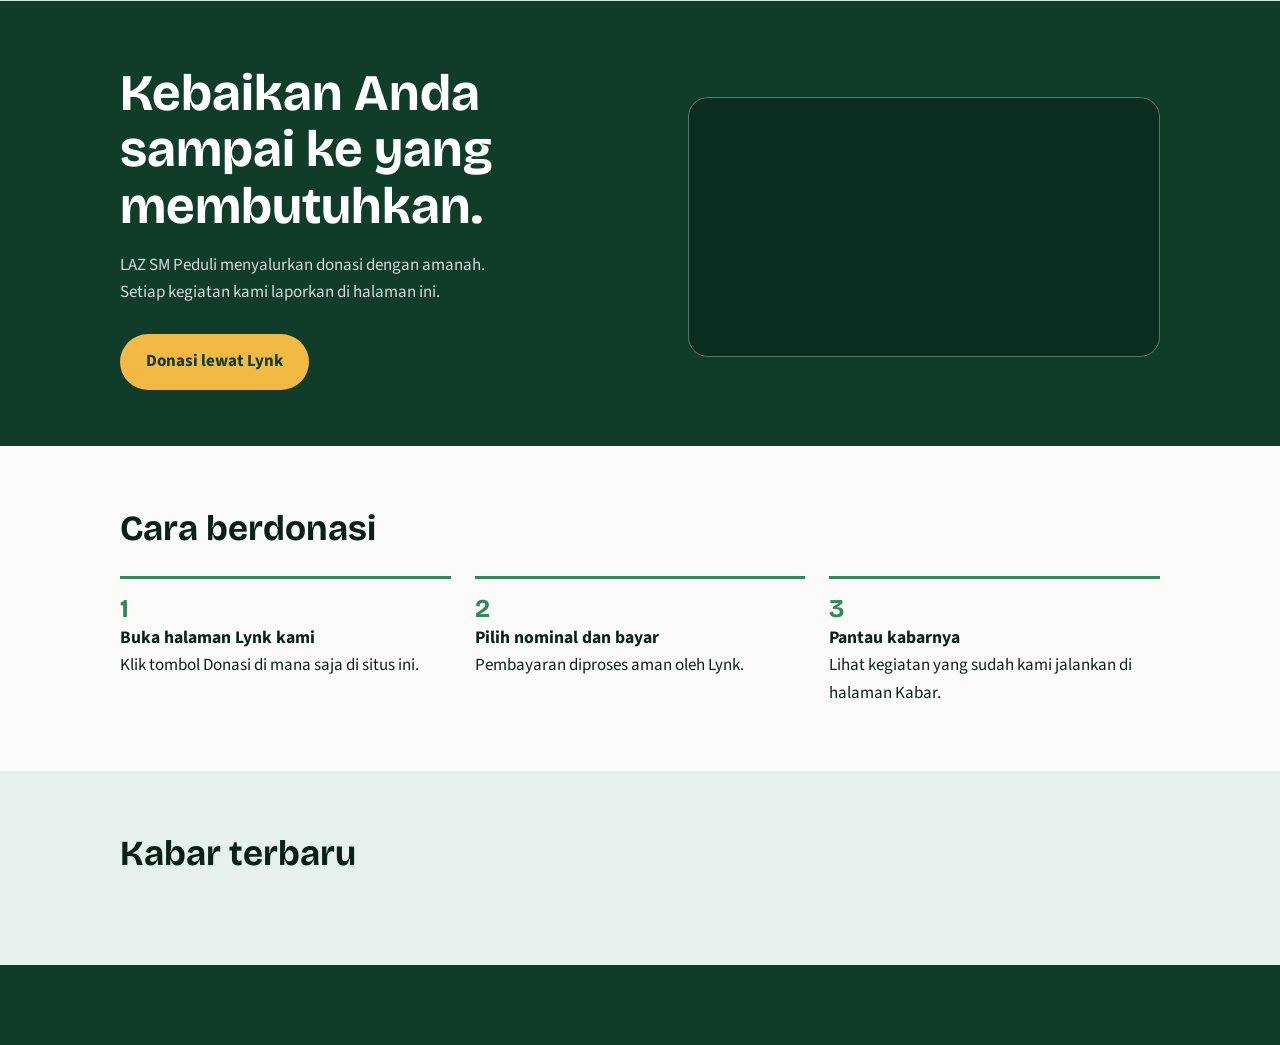
==== index.html @ fba76904 "Add files via upload" ====
<!doctype html><html lang="id"><head><meta charset="utf-8"><meta name="viewport" content="width=device-width,initial-scale=1"><meta name="theme-color" content="#0f3d2a"><link rel="preconnect" href="https://fonts.googleapis.com"><link rel="preconnect" href="https://fonts.gstatic.com" crossorigin><link rel="stylesheet" href="https://fonts.googleapis.com/css2?family=Bricolage+Grotesque:wght@600;800&family=Source+Sans+3:wght@400;600;700&display=swap"><link rel="stylesheet" href="style.css"><title>LAZ SM Peduli | Donasi dan Kabar Kebaikan</title><meta name="description" content="Salurkan donasi Anda melalui LAZ SM Peduli dan pantau kegiatan kami."></head><body data-page="home"><header id="hdr"></header>
<main><section class="hero"><div class="wrap"><div><h1>Kebaikan Anda sampai ke yang membutuhkan.</h1><p>LAZ SM Peduli menyalurkan donasi dengan amanah. Setiap kegiatan kami laporkan di halaman ini.</p><a class="btn" data-lynk href="#" target="_blank" rel="noopener">Donasi lewat Lynk</a></div>
<div class="show" aria-roledescription="carousel" aria-label="Ringkasan donasi"><div id="slides" aria-live="off"></div><div id="dots"></div></div></div></section>
<section class="s"><div class="wrap"><h2>Cara berdonasi</h2><ol class="steps"><li><b>Buka halaman Lynk kami</b>Klik tombol Donasi di mana saja di situs ini.</li><li><b>Pilih nominal dan bayar</b>Pembayaran diproses aman oleh Lynk.</li><li><b>Pantau kabarnya</b>Lihat kegiatan yang sudah kami jalankan di halaman Kabar.</li></ol></div></section>
<section class="s alt"><div class="wrap"><h2>Kabar terbaru</h2><div class="grid" id="latest"></div></div></section></main>
<footer id="ftr"></footer><script src="app.js"></script></body></html>
---- style.css ----
:root{--forest:#0f3d2a;--leaf:#2e8b57;--sun:#f4b942;--fh:"Bricolage Grotesque";--fb:"Source Sans 3";--root:16px;--paper:#fbfcfa;--mut:#5b6e63;--ink:color-mix(in srgb,var(--forest) 55%,#000);--mist:color-mix(in srgb,var(--leaf) 12%,#fff);--line:color-mix(in srgb,var(--leaf) 22%,#fff);--soft:color-mix(in srgb,var(--forest) 18%,#fff)}
html{font-size:var(--root)}
*{box-sizing:border-box}html{scroll-behavior:smooth}
body{margin:0;font:1.0625rem/1.6 var(--fb),system-ui,sans-serif;color:var(--ink);background:var(--paper)}
h1,h2,h3,.brand,.num{font-family:var(--fh),var(--fb),system-ui,sans-serif;line-height:1.1;margin:0}
a{color:inherit}a:focus-visible,button:focus-visible{outline:3px solid var(--sun);outline-offset:3px}
.wrap{max-width:1080px;margin:0 auto;padding:0 20px}
header{position:sticky;top:0;z-index:5;background:var(--paper);border-bottom:1px solid var(--line)}
.bar{display:flex;align-items:center;gap:20px;height:64px}
.brand{display:flex;align-items:center;gap:10px;font-weight:700;font-size:1.2rem;text-decoration:none;margin-right:auto}
.mark{width:22px;height:22px;background:var(--leaf);border-radius:50% 50% 50% 0;transform:rotate(-45deg)}
nav{display:flex;gap:18px}nav a{text-decoration:none;color:var(--mut);font-weight:600}
nav a:hover,nav a[aria-current]{color:var(--forest)}nav a[aria-current]{border-bottom:2px solid var(--leaf)}
.btn{display:inline-block;background:var(--sun);color:var(--forest);font-weight:700;padding:14px 26px;border-radius:999px;text-decoration:none;transition:transform .15s}
.btn:hover{transform:translateY(-2px)}.btn.small{padding:8px 18px;font-size:.95rem}
.hero{background:var(--forest);color:#fff;padding:64px 0 56px}
.hero .wrap{display:grid;grid-template-columns:1.1fr 1fr;gap:48px;align-items:center}
.hero h1{font-size:clamp(2rem,5vw,3.2rem);font-weight:700}
.hero p{color:var(--soft);max-width:46ch;margin:18px 0 28px}
.show{background:color-mix(in srgb,var(--forest) 75%,#000);border:1px solid color-mix(in srgb,var(--forest) 70%,#fff);border-radius:20px;padding:36px 28px 22px;min-height:260px;display:flex;flex-direction:column}
#slides{flex:1;position:relative;min-height:150px}
.slide{position:absolute;inset:0;opacity:0;visibility:hidden;transition:opacity .5s,visibility .5s;display:flex;flex-direction:column;justify-content:center}
.slide.on{opacity:1;visibility:visible}
.num{font-size:clamp(2.4rem,6vw,3.6rem);font-weight:800;color:var(--sun);font-variant-numeric:tabular-nums}
.lbl{color:var(--soft);margin-top:8px;font-size:1.1rem}
#dots{display:flex;gap:8px}#dots button{width:28px;height:6px;border:0;border-radius:4px;background:color-mix(in srgb,var(--forest) 60%,#fff);cursor:pointer;padding:0}
#dots button[aria-current=true]{background:var(--sun)}
section.s{padding:64px 0}section.alt{background:var(--mist)}
h2{font-size:clamp(1.6rem,3.5vw,2.2rem);margin-bottom:28px}
.steps{display:grid;grid-template-columns:repeat(3,1fr);gap:24px;list-style:none;padding:0;margin:0;counter-reset:s}
.steps li{counter-increment:s;padding-top:14px;border-top:3px solid var(--leaf)}
.steps li::before{content:counter(s);font:700 1.6rem var(--fh),sans-serif;color:var(--leaf);display:block}
.steps b{display:block;font-size:1.1rem}
.grid{display:grid;grid-template-columns:repeat(auto-fill,minmax(280px,1fr));gap:24px}
.card{background:#fff;border:1px solid var(--line);border-radius:14px;overflow:hidden}
.card img,.ph{width:100%;aspect-ratio:16/10;object-fit:cover;display:block;background:var(--mist)}
.cb{padding:18px}.cb time{color:var(--mut);font-size:.9rem}.cb h3{font-size:1.2rem;margin:6px 0 8px}.cb p{margin:0;color:var(--mut)}
.empty{grid-column:1/-1;background:#fff;border:1px dashed var(--leaf);border-radius:14px;padding:28px;color:var(--mut)}
.page{padding:56px 0 72px}.page h1{font-size:clamp(2rem,5vw,2.8rem);margin-bottom:12px}
.lead{color:var(--mut);max-width:60ch;margin-bottom:36px}
.blk{background:#fff;border:1px solid var(--line);border-radius:14px;padding:24px;margin-bottom:18px;max-width:720px}
.blk h2{font-size:1.3rem;margin-bottom:8px}.blk p{margin:0;color:var(--mut)}
footer{background:var(--forest);color:var(--soft);padding:40px 0}.foot{display:flex;flex-wrap:wrap;gap:24px 56px;justify-content:space-between}
.foot p{margin:0}.foot strong{color:#fff}.mut{color:color-mix(in srgb,var(--forest) 40%,#fff)}code{background:var(--mist);padding:1px 6px;border-radius:4px}
@media(max-width:760px){.hero .wrap,.steps{grid-template-columns:1fr}nav{gap:12px}.hero{padding:40px 0}}
@media(prefers-reduced-motion:reduce){*{transition:none!important;scroll-behavior:auto}}

a.card{display:block;text-decoration:none;color:inherit}a.card:hover h3{color:var(--leaf)}
.art{max-width:720px}.art time{color:var(--mut)}.art h1{margin:6px 0 20px}.art img{width:100%;border-radius:14px;margin:0 0 24px}
.art p{margin:0 0 1.1em}.back{display:inline-block;margin-bottom:20px;color:var(--leaf);font-weight:600;text-decoration:none}.art .src{color:var(--mut);font-size:.95rem}

.logo{height:38px;width:auto;display:block}
.art .src a{color:var(--leaf);font-weight:600}
#profile h1{margin-bottom:24px}#profile .lead{margin-top:-10px}.blk p+p{margin-top:.8em}
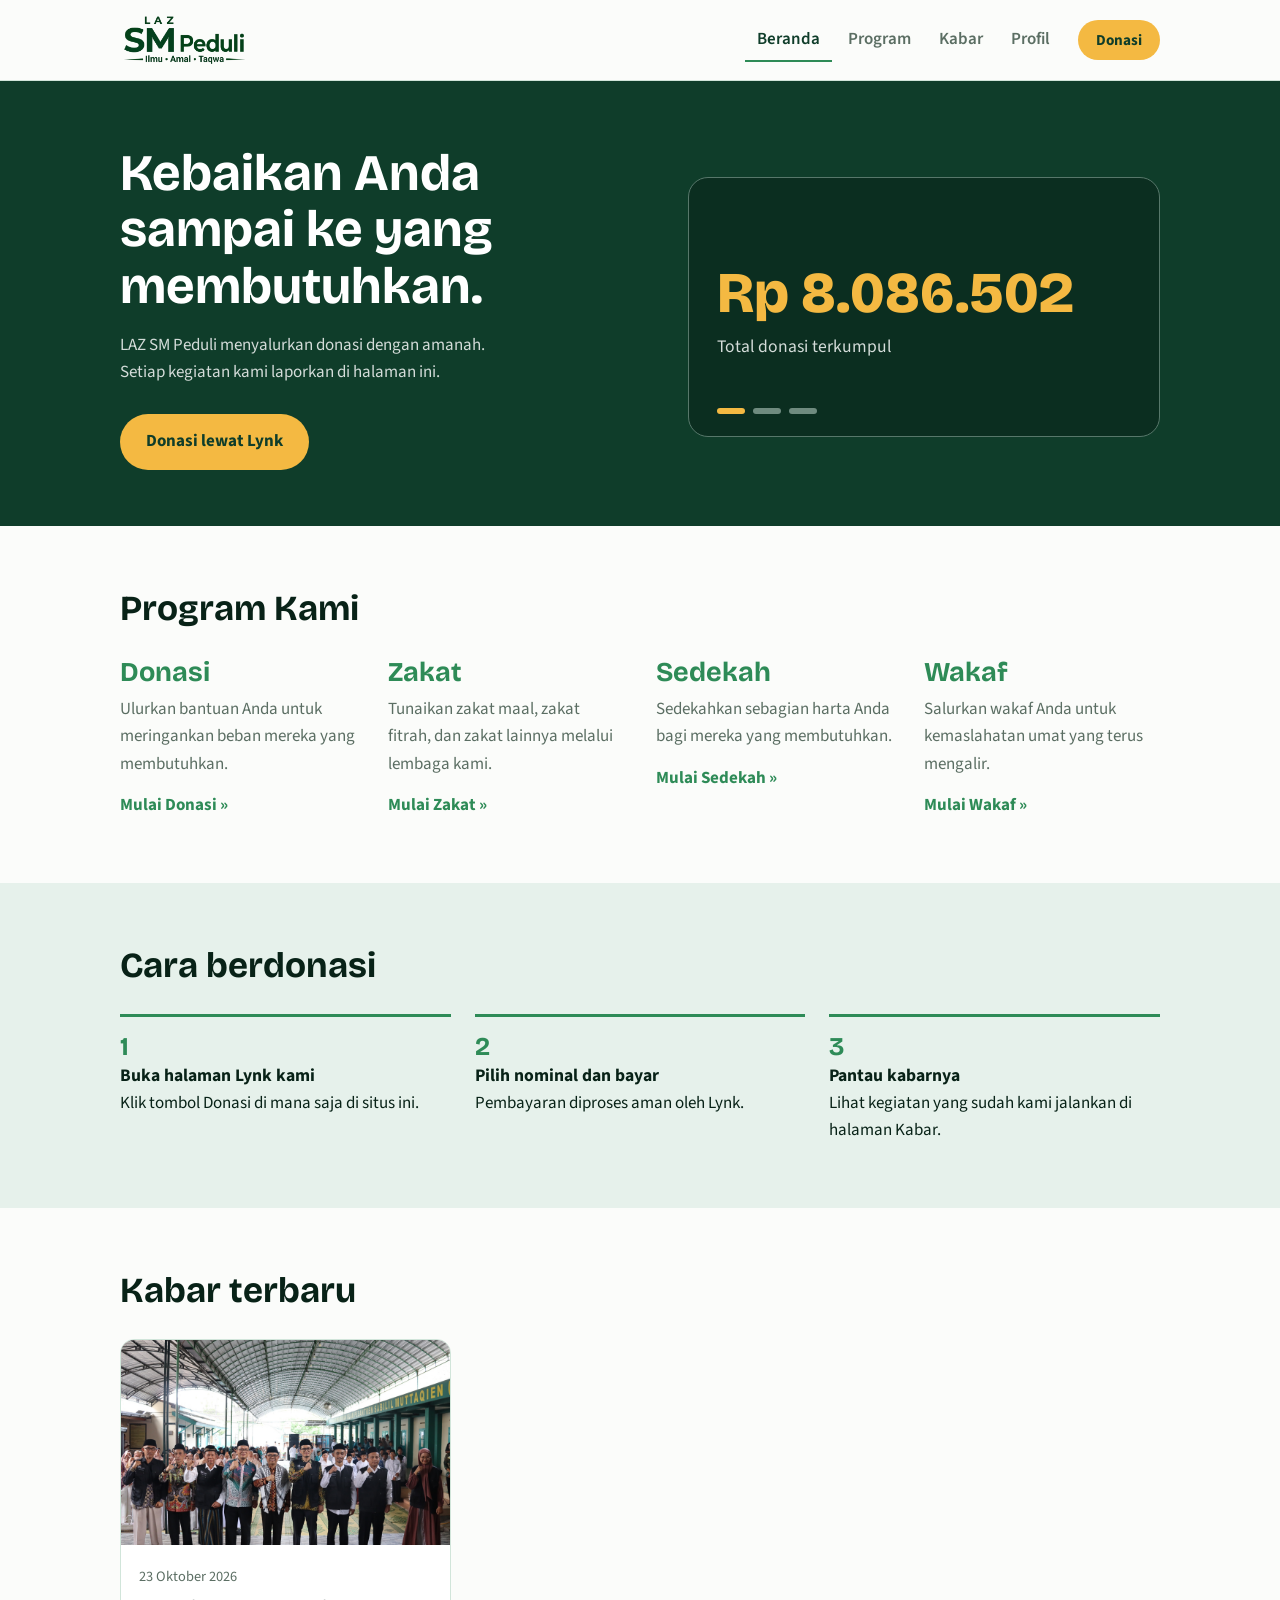
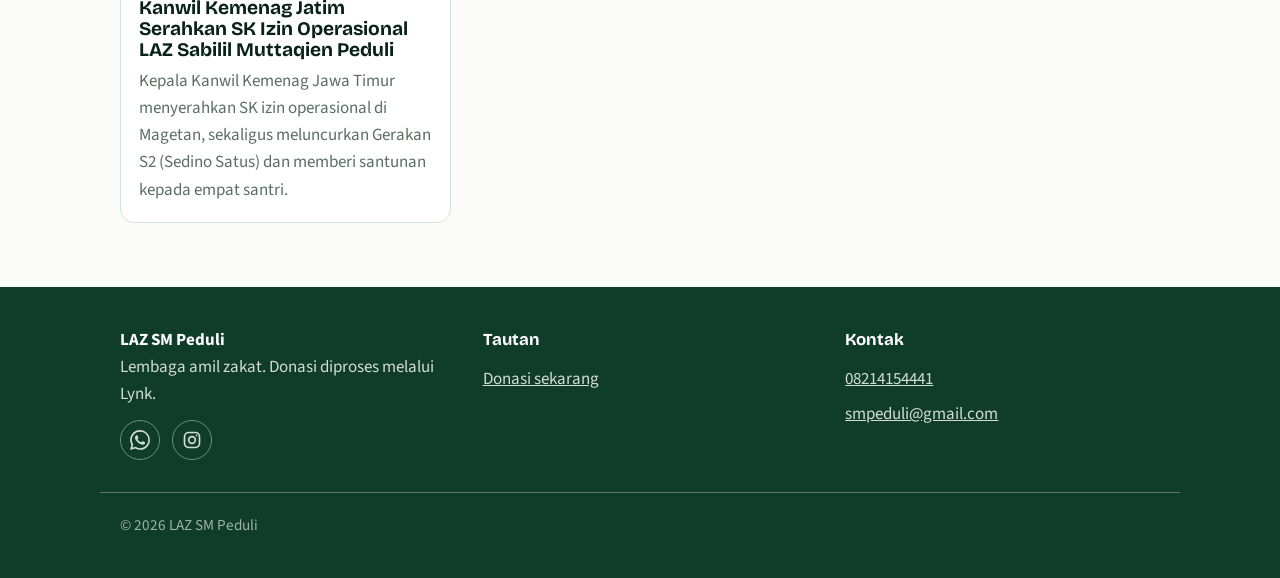
==== commit bc57d01c: "Add files via upload" ====
--- a/index.html
+++ b/index.html
@@ -1,6 +1,7 @@
 <!doctype html><html lang="id"><head><meta charset="utf-8"><meta name="viewport" content="width=device-width,initial-scale=1"><meta name="theme-color" content="#0f3d2a"><link rel="preconnect" href="https://fonts.googleapis.com"><link rel="preconnect" href="https://fonts.gstatic.com" crossorigin><link rel="stylesheet" href="https://fonts.googleapis.com/css2?family=Bricolage+Grotesque:wght@600;800&family=Source+Sans+3:wght@400;600;700&display=swap"><link rel="stylesheet" href="style.css"><title>LAZ SM Peduli | Donasi dan Kabar Kebaikan</title><meta name="description" content="Salurkan donasi Anda melalui LAZ SM Peduli dan pantau kegiatan kami."></head><body data-page="home"><header id="hdr"></header>
 <main><section class="hero"><div class="wrap"><div><h1>Kebaikan Anda sampai ke yang membutuhkan.</h1><p>LAZ SM Peduli menyalurkan donasi dengan amanah. Setiap kegiatan kami laporkan di halaman ini.</p><a class="btn" data-lynk href="#" target="_blank" rel="noopener">Donasi lewat Lynk</a></div>
 <div class="show" aria-roledescription="carousel" aria-label="Ringkasan donasi"><div id="slides" aria-live="off"></div><div id="dots"></div></div></div></section>
-<section class="s"><div class="wrap"><h2>Cara berdonasi</h2><ol class="steps"><li><b>Buka halaman Lynk kami</b>Klik tombol Donasi di mana saja di situs ini.</li><li><b>Pilih nominal dan bayar</b>Pembayaran diproses aman oleh Lynk.</li><li><b>Pantau kabarnya</b>Lihat kegiatan yang sudah kami jalankan di halaman Kabar.</li></ol></div></section>
-<section class="s alt"><div class="wrap"><h2>Kabar terbaru</h2><div class="grid" id="latest"></div></div></section></main>
+<section class="s"><div class="wrap"><h2 id="progTitle">Program Kami</h2><div class="progs" id="progHome"></div></div></section>
+<section class="s alt"><div class="wrap"><h2>Cara berdonasi</h2><ol class="steps"><li><b>Buka halaman Lynk kami</b>Klik tombol Donasi di mana saja di situs ini.</li><li><b>Pilih nominal dan bayar</b>Pembayaran diproses aman oleh Lynk.</li><li><b>Pantau kabarnya</b>Lihat kegiatan yang sudah kami jalankan di halaman Kabar.</li></ol></div></section>
+<section class="s"><div class="wrap"><h2>Kabar terbaru</h2><div class="grid" id="latest"></div></div></section></main>
 <footer id="ftr"></footer><script src="app.js"></script></body></html>
--- a/style.css
+++ b/style.css
@@ -4,13 +4,11 @@
 body{margin:0;font:1.0625rem/1.6 var(--fb),system-ui,sans-serif;color:var(--ink);background:var(--paper)}
 h1,h2,h3,.brand,.num{font-family:var(--fh),var(--fb),system-ui,sans-serif;line-height:1.1;margin:0}
 a{color:inherit}a:focus-visible,button:focus-visible{outline:3px solid var(--sun);outline-offset:3px}
-.wrap{max-width:1080px;margin:0 auto;padding:0 20px}
+.wrap{max-width:var(--wrap,1080px);margin:0 auto;padding:0 20px}
 header{position:sticky;top:0;z-index:5;background:var(--paper);border-bottom:1px solid var(--line)}
-.bar{display:flex;align-items:center;gap:20px;height:64px}
+.bar{display:flex;align-items:center;gap:16px;min-height:calc(var(--logo-h,56px) + 24px)}
 .brand{display:flex;align-items:center;gap:10px;font-weight:700;font-size:1.2rem;text-decoration:none;margin-right:auto}
 .mark{width:22px;height:22px;background:var(--leaf);border-radius:50% 50% 50% 0;transform:rotate(-45deg)}
-nav{display:flex;gap:18px}nav a{text-decoration:none;color:var(--mut);font-weight:600}
-nav a:hover,nav a[aria-current]{color:var(--forest)}nav a[aria-current]{border-bottom:2px solid var(--leaf)}
 .btn{display:inline-block;background:var(--sun);color:var(--forest);font-weight:700;padding:14px 26px;border-radius:999px;text-decoration:none;transition:transform .15s}
 .btn:hover{transform:translateY(-2px)}.btn.small{padding:8px 18px;font-size:.95rem}
 .hero{background:var(--forest);color:#fff;padding:64px 0 56px}
@@ -40,15 +38,40 @@
 .lead{color:var(--mut);max-width:60ch;margin-bottom:36px}
 .blk{background:#fff;border:1px solid var(--line);border-radius:14px;padding:24px;margin-bottom:18px;max-width:720px}
 .blk h2{font-size:1.3rem;margin-bottom:8px}.blk p{margin:0;color:var(--mut)}
-footer{background:var(--forest);color:var(--soft);padding:40px 0}.foot{display:flex;flex-wrap:wrap;gap:24px 56px;justify-content:space-between}
+footer{background:var(--forest);color:var(--soft);padding:40px 0}.foot{display:grid;grid-template-columns:repeat(auto-fit,minmax(220px,1fr));gap:32px 48px}
 .foot p{margin:0}.foot strong{color:#fff}.mut{color:color-mix(in srgb,var(--forest) 40%,#fff)}code{background:var(--mist);padding:1px 6px;border-radius:4px}
-@media(max-width:760px){.hero .wrap,.steps{grid-template-columns:1fr}nav{gap:12px}.hero{padding:40px 0}}
+@media(max-width:760px){.hero .wrap,.steps{grid-template-columns:1fr}.hero{padding:40px 0}}
 @media(prefers-reduced-motion:reduce){*{transition:none!important;scroll-behavior:auto}}
 
 a.card{display:block;text-decoration:none;color:inherit}a.card:hover h3{color:var(--leaf)}
 .art{max-width:720px}.art time{color:var(--mut)}.art h1{margin:6px 0 20px}.art img{width:100%;border-radius:14px;margin:0 0 24px}
 .art p{margin:0 0 1.1em}.back{display:inline-block;margin-bottom:20px;color:var(--leaf);font-weight:600;text-decoration:none}.art .src{color:var(--mut);font-size:.95rem}
 
-.logo{height:38px;width:auto;display:block}
+.logo{height:var(--logo-h,56px);width:auto;max-width:60vw;display:block}
 .art .src a{color:var(--leaf);font-weight:600}
 #profile h1{margin-bottom:24px}#profile .lead{margin-top:-10px}.blk p+p{margin-top:.8em}
+.soc{display:flex;flex-wrap:wrap;gap:10px;margin-top:6px}.soc a{display:inline-flex;align-items:center;gap:8px;padding:10px 18px;border:1px solid var(--line);border-radius:999px;background:var(--paper);text-decoration:none;font-weight:600;color:var(--forest)}.soc a:hover{border-color:var(--leaf);color:var(--leaf)}.soc svg{width:20px;height:20px;flex:none}
+nav ul{list-style:none;margin:0;padding:0;display:flex;gap:4px;align-items:center}nav li{position:relative}
+nav a,nav .dd>button{font:inherit;font-weight:600;color:var(--mut);background:none;border:0;padding:8px 12px;cursor:pointer;text-decoration:none;display:inline-flex;gap:4px;align-items:center;border-radius:8px}
+nav a:hover,nav .dd>button:hover,nav a[aria-current]{color:var(--forest)}nav a[aria-current]{box-shadow:inset 0 -2px 0 var(--leaf);border-radius:0}
+.chev{flex:none;display:block;width:16px;height:16px;transition:transform .15s}.dd.open .chev{transform:rotate(180deg)}
+nav .sub{position:absolute;top:100%;left:0;min-width:210px;background:#fff;border:1px solid var(--line);border-radius:12px;padding:6px;box-shadow:0 12px 30px rgba(0,0,0,.12);display:none;flex-direction:column;align-items:stretch;gap:0;z-index:10}
+nav .sub a{display:block;white-space:nowrap;border-radius:8px;box-shadow:none;padding:10px 12px}nav .sub a:hover{background:var(--mist)}
+.dd.open>.sub{display:flex}@media(hover:hover) and (min-width:961px){.dd:hover>.sub{display:flex}}
+.burger{display:none;width:44px;height:44px;border:1px solid var(--line);border-radius:10px;background:none;cursor:pointer;flex-direction:column;align-items:center;justify-content:center;gap:5px;padding:0}
+.burger span{width:20px;height:2px;background:var(--forest);display:block}
+@media(max-width:960px){.burger{display:flex}.logo{height:min(var(--logo-h,56px),52px)}.bar{min-height:calc(min(var(--logo-h,56px),52px) + 20px)}
+nav{display:none;position:absolute;left:0;right:0;top:100%;background:var(--paper);border-bottom:1px solid var(--line);padding:8px 20px 16px;max-height:75vh;overflow:auto}
+header.menu-open nav{display:block}nav ul{flex-direction:column;align-items:stretch;gap:0}nav a,nav .dd>button{width:100%;padding:13px 6px;justify-content:space-between;border-radius:0}
+nav a[aria-current]{box-shadow:none;color:var(--leaf)}nav .sub{position:static;box-shadow:none;border:0;border-left:2px solid var(--line);border-radius:0;margin-left:8px;padding:0}}
+.fsoc{display:flex;gap:12px;margin-top:12px}.fsoc a{width:40px;height:40px;border-radius:50%;border:1px solid color-mix(in srgb,var(--forest) 60%,#fff);display:grid;place-items:center;color:#fff}
+.fsoc a:hover{background:var(--sun);color:var(--forest);border-color:var(--sun)}.fsoc svg{width:20px;height:20px}
+.fcol p{margin:0 0 .6em}.fcol h4{margin:0 0 12px;color:#fff;font-family:var(--fh),var(--fb),sans-serif;font-size:1.05rem}
+.fcol ul{list-style:none;margin:0;padding:0;display:grid;gap:8px}.fcol li{white-space:pre-line}.fcol a{color:var(--soft)}.fcol a:hover{color:var(--sun)}
+.fbot{margin-top:32px;padding-top:20px;border-top:1px solid color-mix(in srgb,var(--forest) 70%,#fff);color:color-mix(in srgb,var(--forest) 40%,#fff);font-size:.95rem}
+.progs{display:grid;grid-template-columns:repeat(auto-fit,minmax(220px,1fr));gap:36px 32px}
+.pitem{position:relative;display:block;text-decoration:none;color:inherit}
+.phead{position:relative;display:flex;align-items:center;gap:10px;padding-left:0;font:700 1.7rem var(--fh),sans-serif;color:var(--leaf)}.phead img{height:44px;width:auto}
+.pdesc{display:block;margin-top:8px;color:var(--mut)}.pmore{display:inline-block;margin-top:14px;color:var(--leaf);font-weight:700}.pitem:hover .pmore{text-decoration:underline}
+.chips{display:flex;flex-wrap:wrap;gap:10px;margin:0 0 8px}.chips a{padding:8px 18px;border:1px solid var(--line);border-radius:999px;text-decoration:none;font-weight:600;color:var(--forest);background:#fff}.chips a:hover{border-color:var(--leaf);color:var(--leaf)}
+.psec{padding-top:40px;scroll-margin-top:calc(var(--logo-h,56px) + 40px)}.psec h2{margin-bottom:6px}.pdesc2{margin:0 0 20px;color:var(--mut);max-width:60ch}.pgrid .cb h3{margin:0}
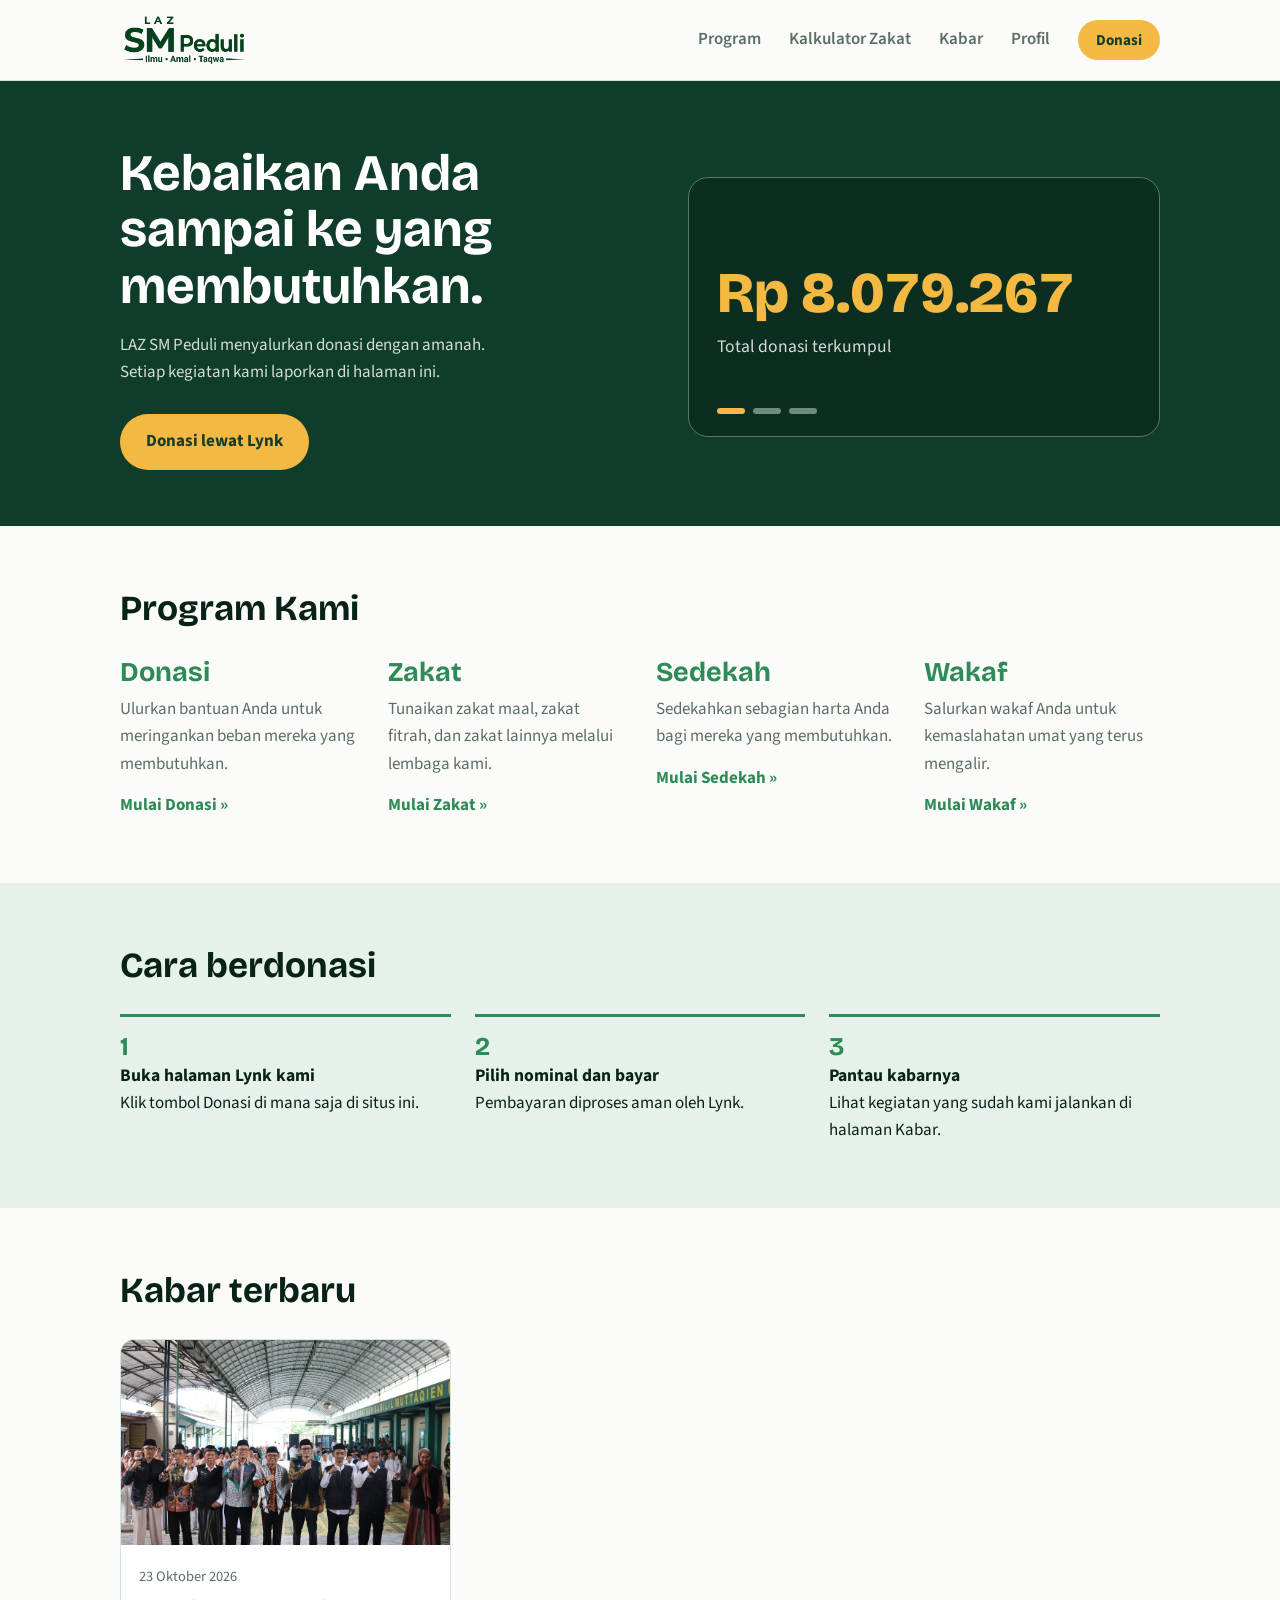
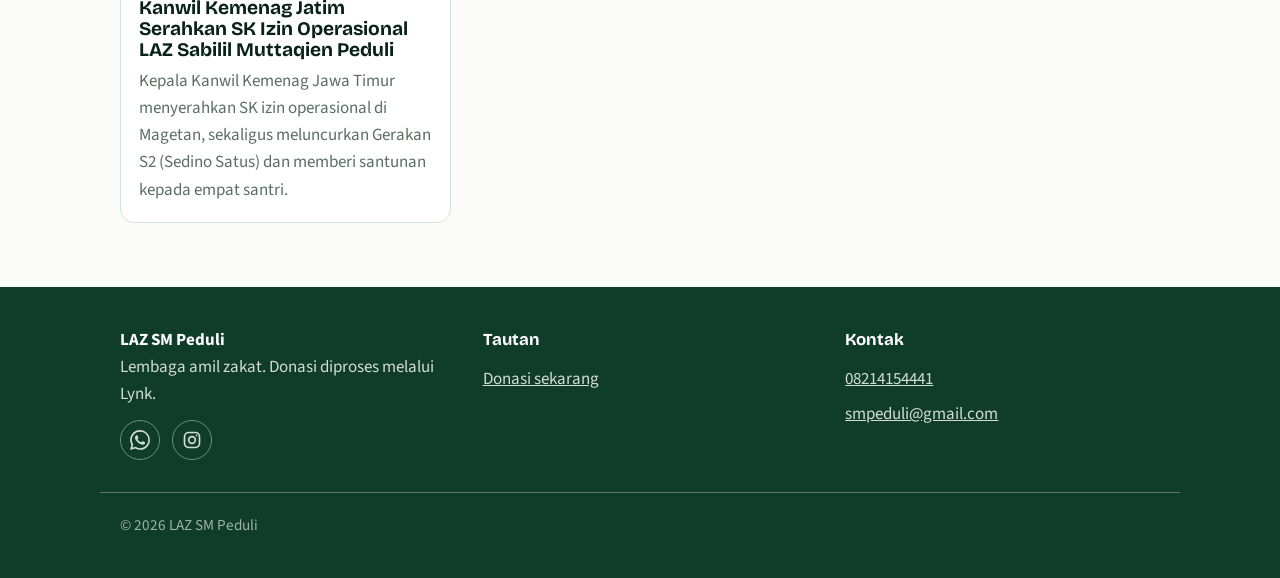
==== commit 7d7594f1: "Add files via upload" ====
--- a/index.html
+++ b/index.html
@@ -1,4 +1,4 @@
-<!doctype html><html lang="id"><head><meta charset="utf-8"><meta name="viewport" content="width=device-width,initial-scale=1"><meta name="theme-color" content="#0f3d2a"><link rel="preconnect" href="https://fonts.googleapis.com"><link rel="preconnect" href="https://fonts.gstatic.com" crossorigin><link rel="stylesheet" href="https://fonts.googleapis.com/css2?family=Bricolage+Grotesque:wght@600;800&family=Source+Sans+3:wght@400;600;700&display=swap"><link rel="stylesheet" href="style.css"><title>LAZ SM Peduli | Donasi dan Kabar Kebaikan</title><meta name="description" content="Salurkan donasi Anda melalui LAZ SM Peduli dan pantau kegiatan kami."></head><body data-page="home"><header id="hdr"></header>
+<!doctype html><html lang="id"><head><meta charset="utf-8"><link rel="icon" type="image/png" href="/img/favicon.png"><link rel="apple-touch-icon" href="/img/favicon.png"><meta name="viewport" content="width=device-width,initial-scale=1"><meta name="theme-color" content="#0f3d2a"><link rel="preconnect" href="https://fonts.googleapis.com"><link rel="preconnect" href="https://fonts.gstatic.com" crossorigin><link rel="stylesheet" href="https://fonts.googleapis.com/css2?family=Bricolage+Grotesque:wght@600;800&family=Source+Sans+3:wght@400;600;700&display=swap"><link rel="stylesheet" href="style.css"><title>LAZ SM Peduli | Donasi dan Kabar Kebaikan</title><meta name="description" content="Salurkan donasi Anda melalui LAZ SM Peduli dan pantau kegiatan kami."></head><body data-page="home"><header id="hdr"></header>
 <main><section class="hero"><div class="wrap"><div><h1>Kebaikan Anda sampai ke yang membutuhkan.</h1><p>LAZ SM Peduli menyalurkan donasi dengan amanah. Setiap kegiatan kami laporkan di halaman ini.</p><a class="btn" data-lynk href="#" target="_blank" rel="noopener">Donasi lewat Lynk</a></div>
 <div class="show" aria-roledescription="carousel" aria-label="Ringkasan donasi"><div id="slides" aria-live="off"></div><div id="dots"></div></div></div></section>
 <section class="s"><div class="wrap"><h2 id="progTitle">Program Kami</h2><div class="progs" id="progHome"></div></div></section>
--- a/style.css
+++ b/style.css
@@ -75,3 +75,49 @@
 .pdesc{display:block;margin-top:8px;color:var(--mut)}.pmore{display:inline-block;margin-top:14px;color:var(--leaf);font-weight:700}.pitem:hover .pmore{text-decoration:underline}
 .chips{display:flex;flex-wrap:wrap;gap:10px;margin:0 0 8px}.chips a{padding:8px 18px;border:1px solid var(--line);border-radius:999px;text-decoration:none;font-weight:600;color:var(--forest);background:#fff}.chips a:hover{border-color:var(--leaf);color:var(--leaf)}
 .psec{padding-top:40px;scroll-margin-top:calc(var(--logo-h,56px) + 40px)}.psec h2{margin-bottom:6px}.pdesc2{margin:0 0 20px;color:var(--mut);max-width:60ch}.pgrid .cb h3{margin:0}
+
+/* Kalkulator zakat */
+#kz h1{font-size:clamp(2rem,5vw,2.8rem);margin-bottom:12px}
+#kz .kcard{background:#fff;border:1px solid var(--line);border-radius:20px;padding:24px;max-width:860px;box-shadow:0 8px 30px rgba(15,61,42,.08)}
+#kz .tabs{display:flex;gap:8px;flex-wrap:wrap;margin-bottom:16px}
+#kz .tab{border:1px solid var(--line);background:var(--mist);color:var(--ink);padding:10px 18px;border-radius:999px;font:inherit;font-weight:600;cursor:pointer}
+#kz .tab[aria-selected=true]{background:var(--forest);color:#fff;border-color:var(--forest)}
+#kz .tab.g[aria-selected=true]{background:var(--leaf);border-color:var(--leaf)}
+#kz .ksub .tab{padding:7px 14px;font-size:.92rem}
+#kz .desc{color:var(--mut);margin:0 0 18px}
+#kz .kgrid{display:grid;grid-template-columns:1fr 1fr;gap:14px}
+@media(max-width:640px){#kz .kgrid{grid-template-columns:1fr}#kz .kcard{padding:18px}}
+#kz label{display:block;font-weight:600;font-size:.95rem;margin-bottom:4px}
+#kz .hint{font-weight:400;color:var(--mut);font-size:.82rem;display:block}
+#kz .inp{display:flex;align-items:center;border:1px solid var(--line);border-radius:12px;background:#fff;overflow:hidden}
+#kz .inp:focus-within{outline:3px solid var(--sun)}
+#kz .inp span{padding:0 12px;color:var(--mut);background:var(--mist);align-self:stretch;display:flex;align-items:center;font-size:.9rem}
+#kz .inp input{border:0;flex:1;min-width:0;padding:12px;font:inherit;outline:0;background:transparent}
+#kz .full{grid-column:1/-1}
+#kz .check{display:flex;gap:10px;align-items:flex-start;background:var(--mist);padding:12px 14px;border-radius:12px;cursor:pointer}
+#kz .check input{width:20px;height:20px;margin-top:2px;accent-color:var(--leaf)}
+#kz .methods{margin-bottom:6px;display:flex;gap:8px;flex-wrap:wrap}
+#kz .methods label{display:flex;gap:8px;align-items:center;border:1px solid var(--line);padding:9px 14px;border-radius:12px;margin:0;cursor:pointer}
+#kz .methods input{accent-color:var(--leaf)}
+#kz .actions{display:flex;gap:10px;margin-top:20px;flex-wrap:wrap}
+#kz .kbtn{display:inline-block;background:var(--sun);color:var(--forest);font-weight:700;padding:13px 26px;border-radius:999px;border:0;font:inherit;font-weight:700;cursor:pointer;text-decoration:none}
+#kz .kbtn.ghost{background:transparent;border:1px solid var(--line);color:var(--ink)}
+#kz .res{margin-top:22px;border-radius:18px;background:var(--forest);color:#fff;padding:22px}
+#kz .st{display:inline-block;font-size:.85rem;font-weight:700;padding:4px 12px;border-radius:999px;background:var(--sun);color:var(--forest)}
+#kz .st.no{background:#fff}
+#kz .rows{margin:14px 0 0;display:grid;gap:6px}
+#kz .row{display:flex;justify-content:space-between;gap:12px;border-bottom:1px solid color-mix(in srgb,var(--forest) 70%,#fff);padding-bottom:6px;font-size:.95rem}
+#kz .row b{font-variant-numeric:tabular-nums;text-align:right}
+#kz .big{font-family:var(--fh),var(--fb),sans-serif;font-size:clamp(2rem,6vw,2.8rem);font-weight:800;color:var(--sun);font-variant-numeric:tabular-nums;margin-top:12px}
+#kz .msg{margin:6px 0 0;color:#cfe3d7;font-size:.95rem}
+#kz .copy{margin-top:14px;background:var(--sun);color:var(--forest);border:0;font:inherit;font-weight:700;padding:10px 20px;border-radius:999px;cursor:pointer}
+#kz .doa{margin-top:18px;background:var(--mist);border:1px solid var(--line);border-radius:18px;padding:20px;text-align:center}
+#kz .doa h3{font-size:1.05rem;margin-bottom:10px}
+#kz .ar{font-family:"Amiri",serif;font-size:1.9rem;line-height:2.1;direction:rtl;margin:6px 0}
+#kz .lat{font-style:italic;color:var(--mut);margin:0}
+#kz .kart{margin:4px 0 14px;font-size:.95rem}
+#kz .knisab,#kz .kfoot{color:var(--mut);font-size:.88rem;max-width:860px;margin:18px 0 0}
+.zlink{display:inline-block;margin-top:10px;font-weight:700;color:var(--leaf)}
+
+/* Kartu program: gambar persegi 1:1 seperti di Lynk */
+.pgrid .card img,.pgrid .card .ph{aspect-ratio:1/1}
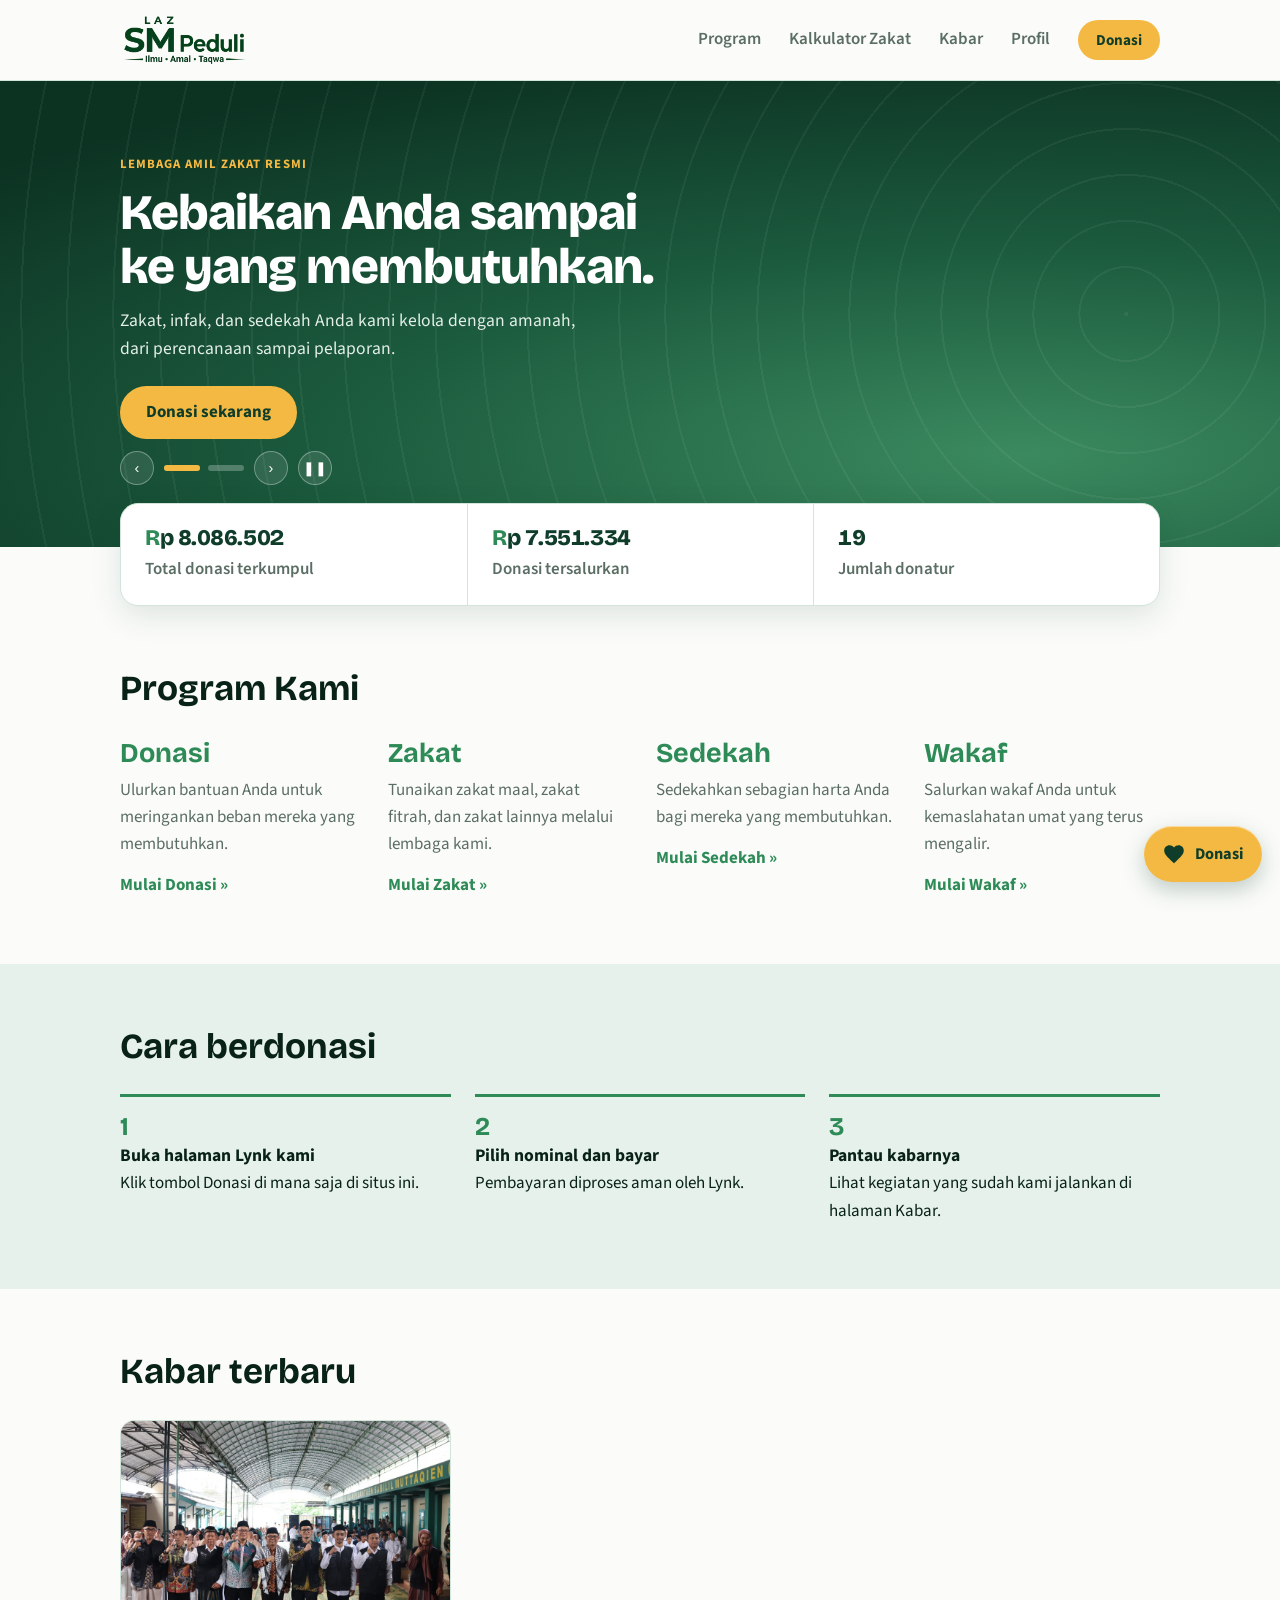
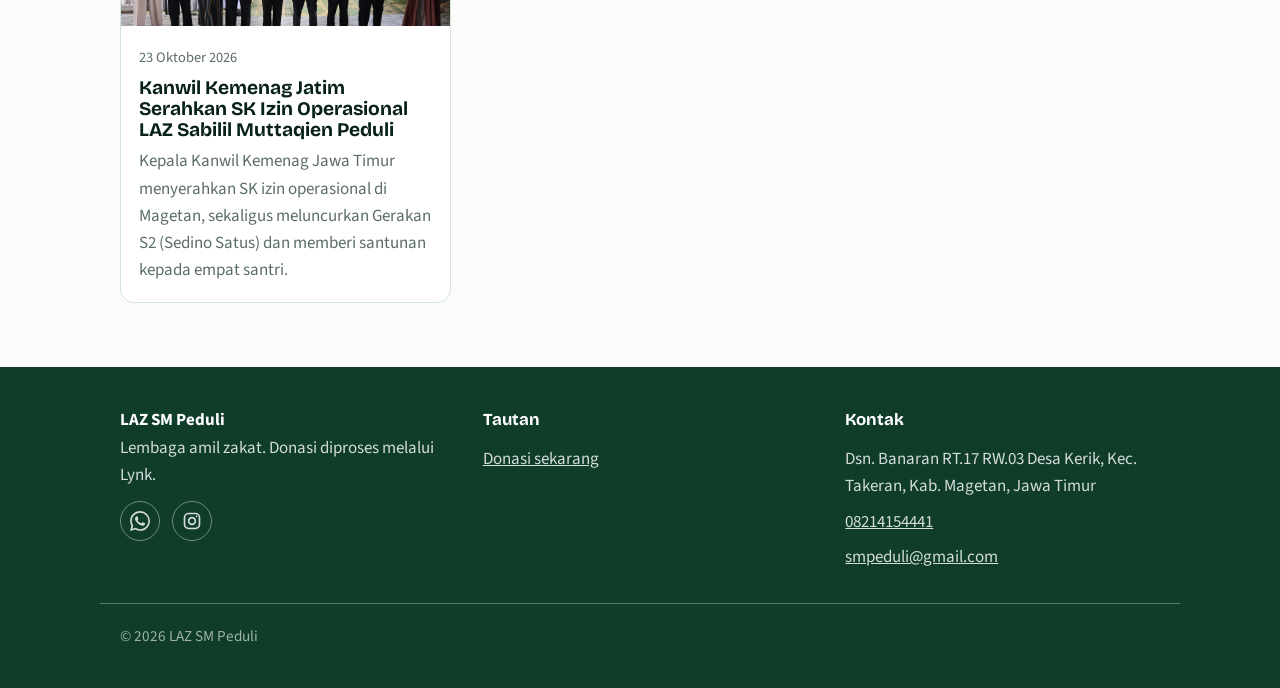
==== commit 1d2c8042: "Add files via upload" ====
--- a/index.html
+++ b/index.html
@@ -1,6 +1,7 @@
 <!doctype html><html lang="id"><head><meta charset="utf-8"><link rel="icon" type="image/png" href="/img/favicon.png"><link rel="apple-touch-icon" href="/img/favicon.png"><meta name="viewport" content="width=device-width,initial-scale=1"><meta name="theme-color" content="#0f3d2a"><link rel="preconnect" href="https://fonts.googleapis.com"><link rel="preconnect" href="https://fonts.gstatic.com" crossorigin><link rel="stylesheet" href="https://fonts.googleapis.com/css2?family=Bricolage+Grotesque:wght@600;800&family=Source+Sans+3:wght@400;600;700&display=swap"><link rel="stylesheet" href="style.css"><title>LAZ SM Peduli | Donasi dan Kabar Kebaikan</title><meta name="description" content="Salurkan donasi Anda melalui LAZ SM Peduli dan pantau kegiatan kami."></head><body data-page="home"><header id="hdr"></header>
-<main><section class="hero"><div class="wrap"><div><h1>Kebaikan Anda sampai ke yang membutuhkan.</h1><p>LAZ SM Peduli menyalurkan donasi dengan amanah. Setiap kegiatan kami laporkan di halaman ini.</p><a class="btn" data-lynk href="#" target="_blank" rel="noopener">Donasi lewat Lynk</a></div>
-<div class="show" aria-roledescription="carousel" aria-label="Ringkasan donasi"><div id="slides" aria-live="off"></div><div id="dots"></div></div></div></section>
+<main><section class="hs" id="hs" aria-roledescription="carousel" aria-label="Sorotan LAZ SM Peduli"><div class="hs-slides" id="hsSlides"></div>
+<div class="hs-ctrl"><button class="hs-arr" id="hsPrev" type="button" aria-label="Slide sebelumnya">&#8249;</button><div class="hs-dots" id="hsDots"></div><button class="hs-arr" id="hsNext" type="button" aria-label="Slide berikutnya">&#8250;</button><button class="hs-pp" id="hsPause" type="button" aria-label="Jeda slideshow">&#10074;&#10074;</button></div></section>
+<section class="sn" id="sn" aria-label="Ringkasan donasi"></section>
 <section class="s"><div class="wrap"><h2 id="progTitle">Program Kami</h2><div class="progs" id="progHome"></div></div></section>
 <section class="s alt"><div class="wrap"><h2>Cara berdonasi</h2><ol class="steps"><li><b>Buka halaman Lynk kami</b>Klik tombol Donasi di mana saja di situs ini.</li><li><b>Pilih nominal dan bayar</b>Pembayaran diproses aman oleh Lynk.</li><li><b>Pantau kabarnya</b>Lihat kegiatan yang sudah kami jalankan di halaman Kabar.</li></ol></div></section>
 <section class="s"><div class="wrap"><h2>Kabar terbaru</h2><div class="grid" id="latest"></div></div></section></main>
--- a/style.css
+++ b/style.css
@@ -121,3 +121,86 @@
 
 /* Kartu program: gambar persegi 1:1 seperti di Lynk */
 .pgrid .card img,.pgrid .card .ph{aspect-ratio:1/1}
+
+/* ===== Slideshow beranda ===== */
+.hs{position:relative;background:var(--forest);color:#fff;isolation:isolate;overflow:hidden}
+.hs-slides{display:grid;min-height:440px}
+.hs-slide{grid-area:1/1;position:relative;display:flex;align-items:center;opacity:0;visibility:hidden;transition:opacity .9s ease,visibility .9s}
+.hs-slide.on{opacity:1;visibility:visible}
+.hs-bg{position:absolute;inset:0;z-index:-2}
+.hs-bg img{width:100%;height:100%;object-fit:cover;display:block}
+.hs-slide.g0 .hs-bg{background:radial-gradient(110% 90% at 80% 80%,#3b8a5f 0%,#1b5a3d 50%,#0c3222 100%)}
+.hs-slide.g1 .hs-bg{background:radial-gradient(120% 100% at 90% 10%,#2a6f66 0%,#164a45 50%,#0b2f2c 100%)}
+.hs-slide.g2 .hs-bg{background:radial-gradient(110% 90% at 85% 85%,#4a7f3e 0%,#245234 50%,#0e3322 100%)}
+.hs-slide.g3 .hs-bg{background:radial-gradient(110% 90% at 80% 20%,#3d7f54 0%,#1f5a3a 50%,#0d3322 100%)}
+.hs-slide:not(.has-img) .hs-bg::after{content:"";position:absolute;inset:0;background:repeating-radial-gradient(circle at 88% 50%,#ffffff0d 0 2px,transparent 2px 46px)}
+.hs-shade{position:absolute;inset:0;z-index:-1;background:linear-gradient(90deg,#0a2a1ce6 0%,#0a2a1ca6 45%,#0a2a1c1a 100%)}
+.hs-slide:not(.has-img) .hs-shade{display:none}
+.hs-copy{padding:56px 20px 96px;max-width:660px;margin-left:max(0px,calc((100vw - var(--wrap,1080px))/2))}
+.hs-eb{display:inline-block;font-size:.8rem;font-weight:700;letter-spacing:.08em;text-transform:uppercase;color:var(--sun);margin-bottom:12px}
+.hs-copy h2{font-size:clamp(2rem,4.4vw,3.1rem);line-height:1.08;font-weight:800;letter-spacing:-.02em;margin:0;text-wrap:balance}
+.hs-copy p{margin:14px 0 0;font-size:1.1rem;color:#e3efe8;max-width:52ch}
+.hs-btn{display:inline-block;margin-top:22px;background:var(--sun);color:var(--forest);font-weight:700;padding:13px 26px;border-radius:999px;text-decoration:none;transition:transform .15s}
+.hs-btn:hover{transform:translateY(-2px)}
+.hs-goal{margin-top:18px;max-width:420px}
+.hs-goal .t{display:flex;justify-content:space-between;gap:12px;font-size:.95rem;margin-bottom:8px;flex-wrap:wrap}
+.hs-goal .t b{color:var(--sun);font-variant-numeric:tabular-nums}
+.hs-goal .bar{height:10px;border-radius:999px;background:#ffffff30;overflow:hidden}
+.hs-goal .bar i{display:block;height:100%;background:var(--sun);border-radius:999px}
+.hs-ctrl{position:absolute;left:0;right:0;bottom:0;z-index:2;display:flex;align-items:center;gap:10px;padding:0 20px 62px;margin-left:max(0px,calc((100vw - var(--wrap,1080px))/2))}
+.hs-dots{display:flex;gap:8px}
+.hs-dots button{position:relative;width:36px;height:6px;border:0;border-radius:999px;background:#ffffff40;cursor:pointer;padding:0;overflow:hidden}
+.hs-dots button i{position:absolute;inset:0;width:0;background:var(--sun)}
+.hs-dots button.on i{width:100%}
+.hs-dots button.on.run i{animation:hsfill var(--dur,6.5s) linear forwards}
+@keyframes hsfill{from{width:0}to{width:100%}}
+.hs-pp,.hs-arr{width:34px;height:34px;border-radius:50%;border:1px solid #ffffff55;background:#ffffff1a;color:#fff;cursor:pointer;font-size:.9rem;line-height:1;padding:0}
+.hs.single .hs-ctrl{display:none}.hs.single .hs-copy{padding-bottom:84px}
+.hs-dots button:focus-visible,.hs-pp:focus-visible,.hs-arr:focus-visible{outline:3px solid var(--sun);outline-offset:2px}
+@media(max-width:640px){
+  .hs-slides{min-height:480px}.hs-copy{padding:36px 18px 100px}.hs-copy p{font-size:1rem}
+  .hs-ctrl{padding:0 18px 56px}.hs-arr{display:none}
+  .hs-shade{background:linear-gradient(180deg,#0a2a1c99 0%,#0a2a1cd9 100%)}
+}
+/* Strip angka */
+.sn{position:relative;z-index:3;width:min(calc(100% - 40px),calc(var(--wrap,1080px) - 40px));margin:-44px auto 0;background:#fff;border:1px solid var(--line);border-radius:18px;display:grid;grid-template-columns:repeat(var(--n,3),1fr);box-shadow:0 10px 30px #0f3d2a1f}
+.sn[hidden]{display:none}
+.sn-i{padding:22px 24px;min-width:0}.sn-i+.sn-i{border-left:1px solid var(--line)}
+.sn-num{font-family:var(--fh),var(--fb),sans-serif;font-weight:800;color:var(--forest);font-size:var(--stat,1.4rem);line-height:1.05;letter-spacing:-.02em;font-variant-numeric:tabular-nums;white-space:nowrap}
+.sn-num.money::first-letter{color:var(--leaf)}
+.sn-lab{margin-top:6px;color:var(--mut);font-weight:600}
+@media(max-width:900px){.sn-num{font-size:min(var(--stat,1.4rem),2.6rem)}}
+@media(max-width:640px){
+  .sn{grid-template-columns:1fr;width:calc(100% - 24px);margin-top:-36px}
+  .sn-i{display:flex;align-items:baseline;justify-content:space-between;gap:12px;padding:13px 16px}
+  .sn-i+.sn-i{border-left:0;border-top:1px solid var(--line)}
+  .sn-lab{order:1;margin:0;font-size:.92rem;line-height:1.25;flex:1 1 40%;min-width:0}
+  .sn-num{order:2;font-size:min(var(--stat,1.4rem),1.7rem);white-space:normal;overflow-wrap:anywhere;text-align:right;flex:0 1 58%}
+}
+.sn.stack{grid-template-columns:1fr;width:calc(100% - 24px);margin-top:-36px}
+.sn.stack .sn-i{display:flex;align-items:baseline;justify-content:space-between;gap:12px;padding:13px 16px}
+.sn.stack .sn-i+.sn-i{border-left:0;border-top:1px solid var(--line)}
+.sn.stack .sn-lab{order:1;margin:0;font-size:.92rem;line-height:1.25;flex:1 1 40%;min-width:0}
+.sn.stack .sn-num{order:2;font-size:min(var(--stat,1.4rem),1.7rem);white-space:normal;overflow-wrap:anywhere;text-align:right;flex:0 1 58%}
+/* Tombol Donasi melayang */
+.fab{position:fixed;bottom:calc(18px + env(safe-area-inset-bottom,0px));z-index:20;display:inline-flex;align-items:center;justify-content:center;gap:9px;min-width:56px;height:56px;padding:0 18px;border-radius:999px;background:var(--sun);color:var(--forest);font-family:var(--fb),system-ui,sans-serif;font-weight:700;font-size:1.02rem;text-decoration:none;box-shadow:0 8px 22px #0f3d2a40,0 1px 0 #ffffff80 inset;transition:transform .18s,box-shadow .18s}
+.fab.r{right:max(18px,env(safe-area-inset-right,0px))}.fab.l{left:max(18px,env(safe-area-inset-left,0px))}
+.fab:hover{transform:translateY(-2px);box-shadow:0 12px 26px #0f3d2a4d}
+.fab:focus-visible{outline:3px solid var(--forest);outline-offset:3px}
+.fab svg{width:24px;height:24px;flex:none}.fab.round{width:56px;padding:0}
+.art .ah{font-size:1.35rem;margin:1.4em 0 .5em}
+@media(prefers-reduced-motion:reduce){.hs-slide,.fab{transition:none}.hs-dots button.on.run i{animation:none;width:100%}}
+
+/* Pita hijau halaman dalam */
+.pband{position:relative;isolation:isolate;overflow:hidden;background:var(--forest);color:#fff;padding:34px 0 44px}
+.pband::before{content:"";position:absolute;inset:0;z-index:-1;background:radial-gradient(110% 90% at 85% 80%,color-mix(in srgb,var(--leaf) 82%,var(--forest)) 0%,color-mix(in srgb,var(--leaf) 45%,var(--forest)) 50%,color-mix(in srgb,var(--forest) 80%,#000) 100%)}
+.pband::after{content:"";position:absolute;inset:0;z-index:-1;background:repeating-radial-gradient(circle at 92% 60%,#ffffff0d 0 2px,transparent 2px 46px)}
+.pband .pb-eb{display:block;font-size:.8rem;font-weight:700;letter-spacing:.08em;text-transform:uppercase;color:var(--sun);margin-bottom:8px}
+.pband h1{margin:0!important;font-size:clamp(2rem,5vw,2.8rem)!important;color:#fff;letter-spacing:-.02em;text-wrap:balance}
+.pband .lead{margin:10px 0 0!important;color:#d6e8de!important;max-width:60ch}
+.page.has-band{padding-top:0}.page.has-band>.wrap{padding-top:32px}.page.has-band>.pband+.wrap{padding-top:32px}
+/* Tracker goal di kartu program */
+.card .tr{margin-top:12px}.card .tr .bar{height:8px;border-radius:999px;background:var(--mist);overflow:hidden}
+.card .tr .bar i{display:block;height:100%;background:var(--leaf);border-radius:999px}
+.card .tr .t{display:flex;justify-content:space-between;gap:8px;font-size:.85rem;color:var(--mut);margin-top:6px;flex-wrap:wrap}.card .tr .t b{color:var(--forest)}
+.card .tr .bar,.hs-goal .bar{display:block;min-height:0;gap:0}
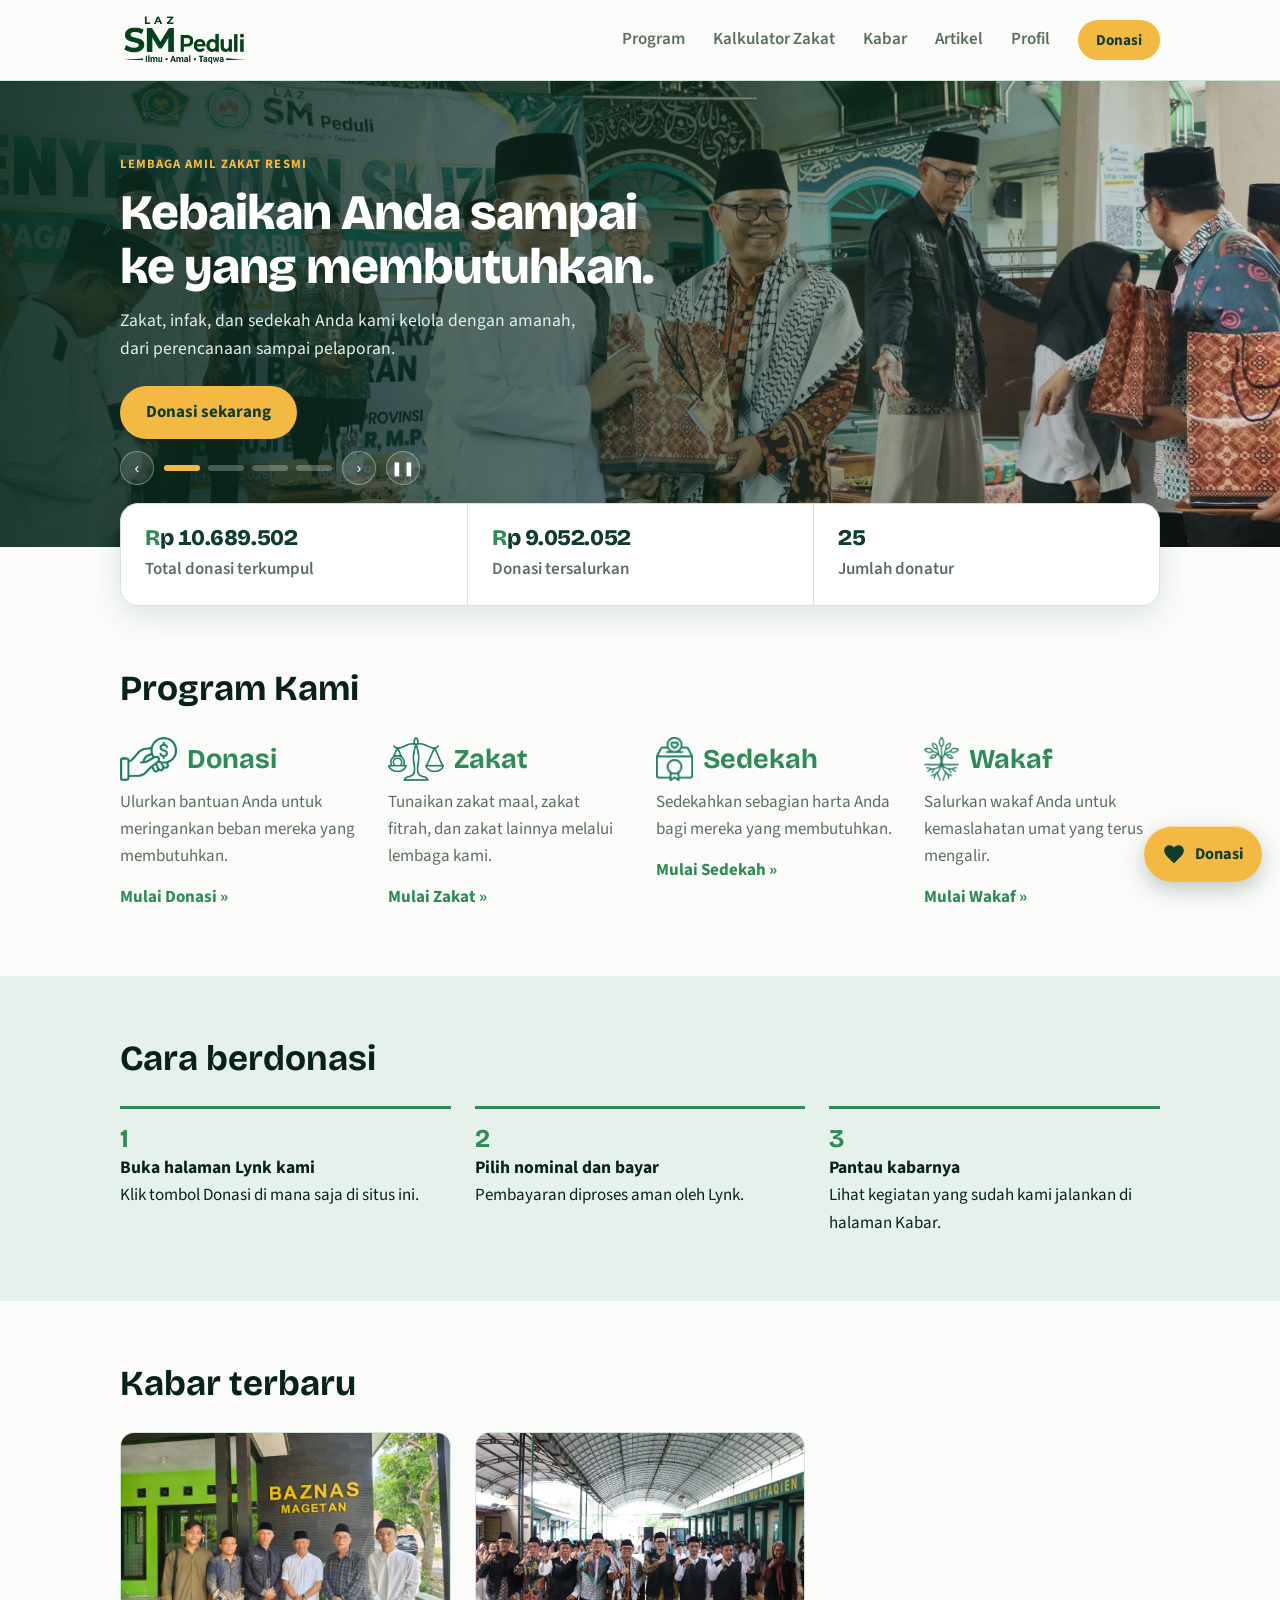
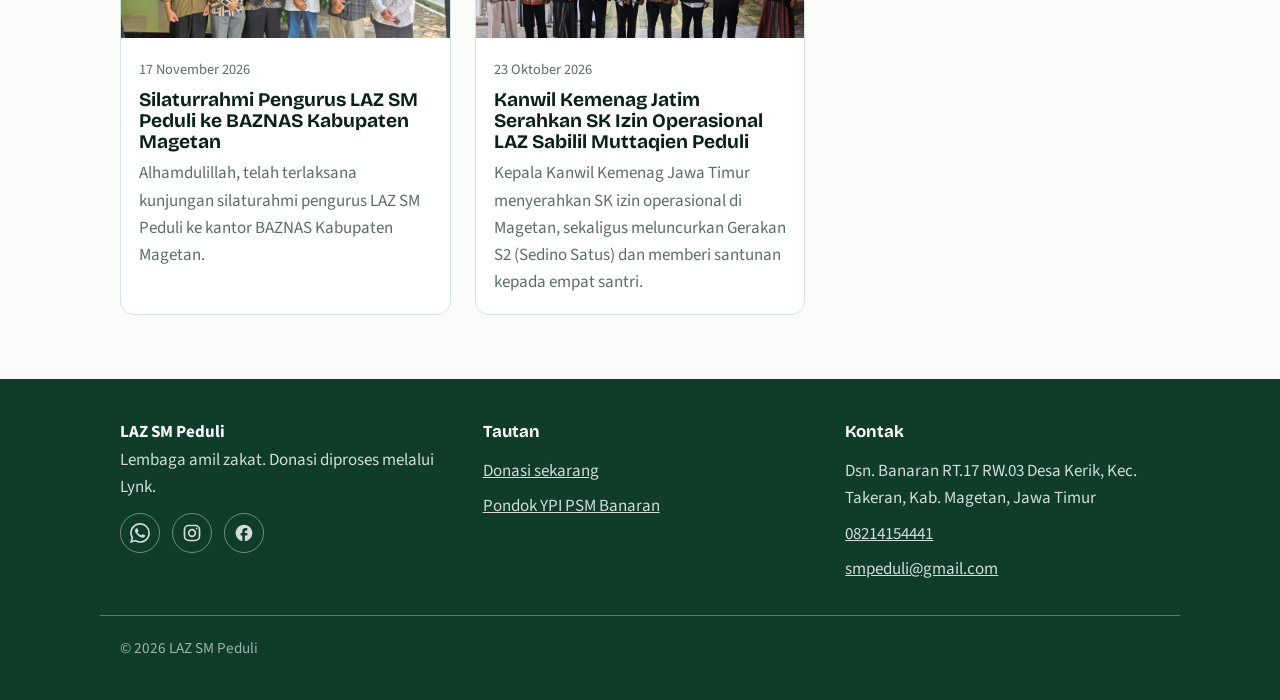
==== commit dc468801: "Add files via upload" ====
--- a/index.html
+++ b/index.html
@@ -1,4 +1,4 @@
-<!doctype html><html lang="id"><head><meta charset="utf-8"><link rel="icon" type="image/png" href="/img/favicon.png"><link rel="apple-touch-icon" href="/img/favicon.png"><meta name="viewport" content="width=device-width,initial-scale=1"><meta name="theme-color" content="#0f3d2a"><link rel="preconnect" href="https://fonts.googleapis.com"><link rel="preconnect" href="https://fonts.gstatic.com" crossorigin><link rel="stylesheet" href="https://fonts.googleapis.com/css2?family=Bricolage+Grotesque:wght@600;800&family=Source+Sans+3:wght@400;600;700&display=swap"><link rel="stylesheet" href="style.css"><title>LAZ SM Peduli | Donasi dan Kabar Kebaikan</title><meta name="description" content="Salurkan donasi Anda melalui LAZ SM Peduli dan pantau kegiatan kami."></head><body data-page="home"><header id="hdr"></header>
+<!doctype html><html lang="id"><head><meta charset="utf-8"><link rel="icon" type="image/png" href="/img/favicon.png"><link rel="apple-touch-icon" href="/img/favicon.png"><meta name="viewport" content="width=device-width,initial-scale=1"><meta name="theme-color" content="#0f3d2a"><link rel="preconnect" href="https://fonts.googleapis.com"><link rel="preconnect" href="https://fonts.gstatic.com" crossorigin><link rel="stylesheet" href="https://fonts.googleapis.com/css2?family=Bricolage+Grotesque:wght@600;800&family=Source+Sans+3:wght@400;600;700&display=swap"><link rel="stylesheet" href="style.css"><title>LAZ SM Peduli | Zakat, Infak, Sedekah dan Wakaf</title><meta name="description" content="Lembaga Amil Zakat Sabilil Muttaqien Peduli (LAZ SM Peduli) berizin Kemenag. Tunaikan zakat, infak, sedekah dan wakaf, dan hitung zakat dengan kalkulator."><link rel="canonical" href="https://lazsmpeduli.org/"><meta property="og:type" content="website"><meta property="og:site_name" content="LAZ SM Peduli"><meta property="og:locale" content="id_ID"><meta property="og:title" content="LAZ SM Peduli | Zakat, Infak, Sedekah dan Wakaf"><meta property="og:description" content="Lembaga Amil Zakat Sabilil Muttaqien Peduli (LAZ SM Peduli) berizin Kemenag. Tunaikan zakat, infak, sedekah dan wakaf, dan hitung zakat dengan kalkulator."><meta property="og:url" content="https://lazsmpeduli.org/"><meta property="og:image" content="https://lazsmpeduli.org/img/logo.png"><script type="application/ld+json">{"@context":"https://schema.org","@graph":[{"@type":"Organization","@id":"https://lazsmpeduli.org/#org","name":"LAZ Sabilil Muttaqien Peduli","alternateName":"LAZ SM Peduli","url":"https://lazsmpeduli.org/","logo":"https://lazsmpeduli.org/img/logo.png","sameAs":["https://www.instagram.com/lazsmpeduli/"]},{"@type":"WebSite","@id":"https://lazsmpeduli.org/#web","url":"https://lazsmpeduli.org/","name":"LAZ SM Peduli","alternateName":"LAZ Sabilil Muttaqien Peduli","inLanguage":"id","publisher":{"@id":"https://lazsmpeduli.org/#org"}}]}</script></head><body data-page="home"><header id="hdr"></header>
 <main><section class="hs" id="hs" aria-roledescription="carousel" aria-label="Sorotan LAZ SM Peduli"><div class="hs-slides" id="hsSlides"></div>
 <div class="hs-ctrl"><button class="hs-arr" id="hsPrev" type="button" aria-label="Slide sebelumnya">&#8249;</button><div class="hs-dots" id="hsDots"></div><button class="hs-arr" id="hsNext" type="button" aria-label="Slide berikutnya">&#8250;</button><button class="hs-pp" id="hsPause" type="button" aria-label="Jeda slideshow">&#10074;&#10074;</button></div></section>
 <section class="sn" id="sn" aria-label="Ringkasan donasi"></section>
--- a/style.css
+++ b/style.css
@@ -204,3 +204,33 @@
 .card .tr .bar i{display:block;height:100%;background:var(--leaf);border-radius:999px}
 .card .tr .t{display:flex;justify-content:space-between;gap:8px;font-size:.85rem;color:var(--mut);margin-top:6px;flex-wrap:wrap}.card .tr .t b{color:var(--forest)}
 .card .tr .bar,.hs-goal .bar{display:block;min-height:0;gap:0}
+
+/* Slide program/artikel: poster kotak di kanan */
+.hs-pic{position:absolute;right:max(20px,calc((100vw - var(--wrap,1080px))/2 + 20px));top:50%;transform:translateY(-50%) translateY(-14px);width:min(340px,30vw);aspect-ratio:1/1;border-radius:18px;overflow:hidden;box-shadow:0 18px 40px #00000066,0 0 0 4px #ffffff22}
+.hs-pic img{width:100%;height:100%;object-fit:cover;display:block}
+.hs-slide.has-pic .hs-copy{max-width:min(600px,calc(100% - 400px))}
+@media(max-width:640px){
+  .hs-slide.has-pic{flex-direction:column;justify-content:center;align-items:stretch}
+  .hs-slide.has-pic .hs-copy{max-width:none;padding-top:14px}
+  .hs-pic{position:static;transform:none;order:-1;width:min(60%,210px);margin:24px auto 0}
+}
+
+/* Header pintar */
+header{transition:transform .25s ease}
+header.hide{transform:translateY(-100%)}
+@media(prefers-reduced-motion:reduce){header{transition:none}}
+
+/* ===== Artikel: kategori, pencarian, muat lebih banyak ===== */
+.art .back{display:block;width:fit-content}
+.ktag{display:inline-block;background:var(--mist);color:var(--leaf);font-weight:700;font-size:.8rem;line-height:1.5;padding:2px 10px;border-radius:999px;margin:0 8px 6px 0}
+.art .ktag{margin-bottom:8px}
+.atools{display:flex;gap:12px;flex-wrap:wrap;align-items:center;margin:0 0 18px}
+.achips{display:flex;gap:8px;flex-wrap:wrap;flex:1 1 auto}
+.achips button{border:1.5px solid var(--leaf);background:transparent;color:var(--forest);padding:8px 16px;border-radius:999px;font:700 .95rem var(--fb),system-ui,sans-serif;cursor:pointer}
+.achips button[aria-pressed=true]{background:var(--leaf);color:#fff}
+.achips small{opacity:.75;margin-left:4px;font-weight:600}
+.asearch{flex:0 1 260px;min-width:0;width:100%;max-width:300px;padding:10px 14px;border:1.5px solid var(--line);border-radius:999px;background:#fff;color:var(--ink);font:1rem var(--fb),system-ui,sans-serif}
+.qhint{color:var(--mut);font-size:.95rem;margin:-6px 0 14px}.qhint:empty{display:none}.qhint b{color:var(--leaf)}
+.amore{display:flex;flex-direction:column;align-items:center;gap:8px;margin:28px 0 0;color:var(--mut)}.amore:empty{display:none}
+.amore button{background:var(--sun);color:var(--forest);border:0;font:700 1rem var(--fb),system-ui,sans-serif;padding:13px 28px;border-radius:999px;cursor:pointer}
+.fcol .fl{margin:2px 0 8px;font-size:.95rem}
